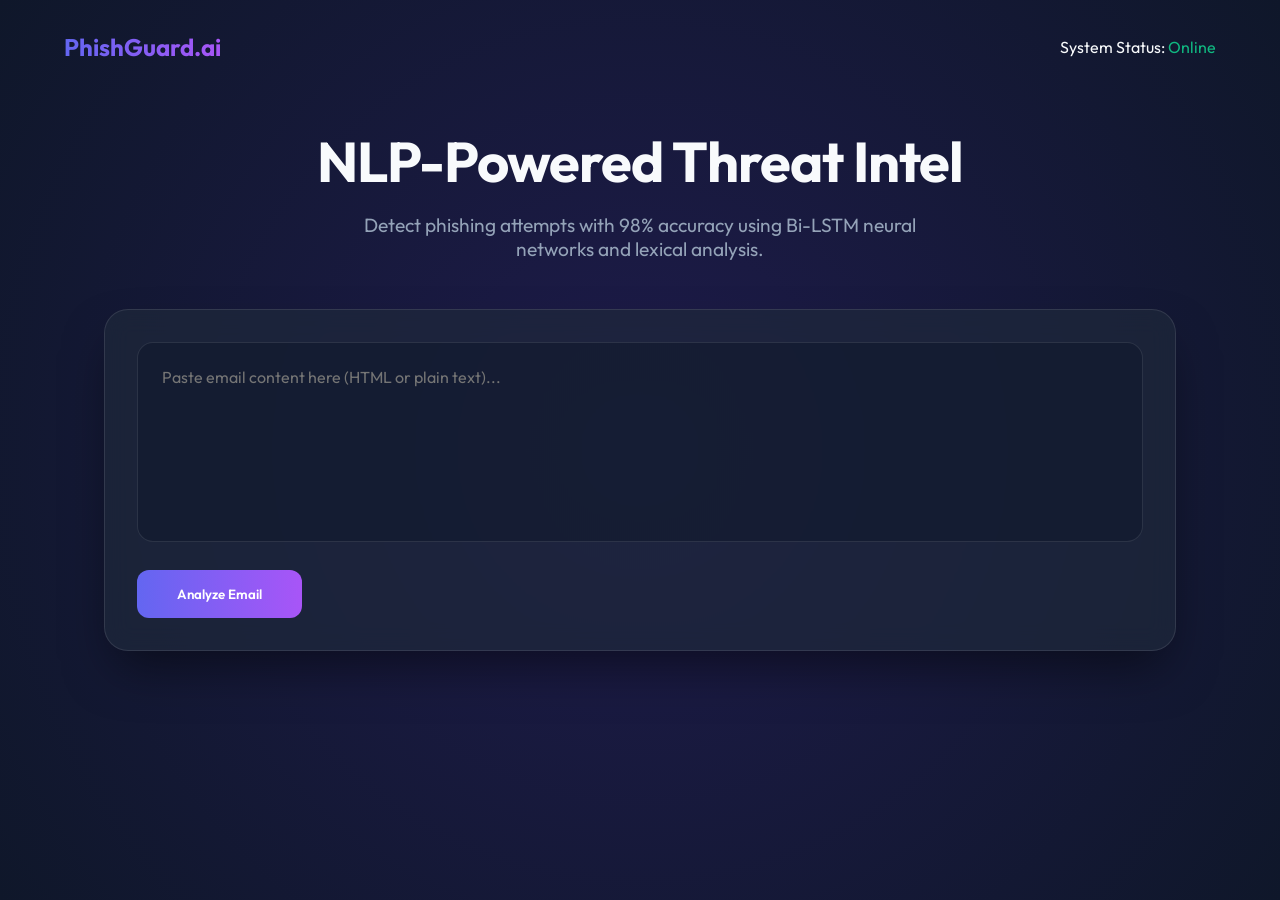
==== frontend/index.html @ ee8ea268 "Finalize Phase 5, 6, and 7: Integrated Bi-LSTM Consensus Engine and optimized preprocessing" ====
<!DOCTYPE html>
<html lang="en">
<head>
    <meta charset="UTF-8">
    <meta name="viewport" content="width=device-width, initial-scale=1.0">
    <title>PhishGuard | NLP Phishing Detection</title>
    <link href="https://fonts.googleapis.com/css2?family=Outfit:wght@300;400;600;700&display=swap" rel="stylesheet">
    <style>
        :root {
            --primary: #6366f1;
            --secondary: #a855f7;
            --danger: #ef4444;
            --success: #10b981;
            --bg: #0f172a;
            --glass: rgba(30, 41, 59, 0.7);
            --border: rgba(255, 255, 255, 0.1);
        }

        * {
            margin: 0;
            padding: 0;
            box-sizing: border-box;
            font-family: 'Outfit', sans-serif;
        }

        body {
            background: var(--bg);
            color: #f8fafc;
            min-height: 100vh;
            display: flex;
            flex-direction: column;
            overflow-x: hidden;
        }

        .gradient-bg {
            position: fixed;
            top: 0;
            left: 0;
            width: 100%;
            height: 100%;
            background: radial-gradient(circle at 50% 50%, #1e1b4b 0%, #0f172a 100%);
            z-index: -1;
        }

        nav {
            padding: 2rem 5%;
            display: flex;
            justify-content: space-between;
            align-items: center;
        }

        .logo {
            font-size: 1.5rem;
            font-weight: 700;
            background: linear-gradient(to right, var(--primary), var(--secondary));
            -webkit-background-clip: text;
            -webkit-text-fill-color: transparent;
        }

        main {
            flex: 1;
            display: flex;
            flex-direction: column;
            align-items: center;
            padding: 2rem 5%;
            max-width: 1200px;
            margin: 0 auto;
            width: 100%;
        }

        .hero {
            text-align: center;
            margin-bottom: 3rem;
        }

        .hero h1 {
            font-size: 3.5rem;
            margin-bottom: 1rem;
            letter-spacing: -1px;
        }

        .hero p {
            color: #94a3b8;
            font-size: 1.2rem;
            max-width: 600px;
            margin: 0 auto;
        }

        .card {
            background: var(--glass);
            backdrop-filter: blur(12px);
            border: 1px solid var(--border);
            border-radius: 24px;
            padding: 2rem;
            width: 100%;
            box-shadow: 0 25px 50px -12px rgba(0, 0, 0, 0.5);
        }

        .input-group {
            margin-bottom: 1.5rem;
        }

        textarea {
            width: 100%;
            height: 200px;
            background: rgba(15, 23, 42, 0.5);
            border: 1px solid var(--border);
            border-radius: 16px;
            padding: 1.5rem;
            color: white;
            font-size: 1rem;
            resize: none;
            transition: all 0.3s ease;
        }

        textarea:focus {
            outline: none;
            border-color: var(--primary);
            box-shadow: 0 0 0 4px rgba(99, 102, 241, 0.2);
        }

        .btn {
            background: linear-gradient(to right, var(--primary), var(--secondary));
            border: none;
            padding: 1rem 2.5rem;
            border-radius: 12px;
            color: white;
            font-weight: 600;
            cursor: pointer;
            transition: transform 0.2s, opacity 0.2s;
            display: inline-flex;
            align-items: center;
            gap: 0.5rem;
        }

        .btn:hover {
            transform: translateY(-2px);
            opacity: 0.9;
        }

        .results {
            margin-top: 2rem;
            display: none;
        }

        .prediction-badge {
            display: inline-block;
            padding: 0.5rem 1.5rem;
            border-radius: 99px;
            font-weight: 700;
            margin-bottom: 1rem;
            text-transform: uppercase;
        }

        .badge-phishing { background: rgba(239, 68, 68, 0.2); color: var(--danger); border: 1px solid var(--danger); }
        .badge-ham { background: rgba(16, 185, 129, 0.2); color: var(--success); border: 1px solid var(--success); }

        .feature-grid {
            display: grid;
            grid-template-columns: repeat(auto-fit, minmax(200px, 1fr));
            gap: 1.5rem;
            margin-top: 1.5rem;
        }

        .feature-item {
            background: rgba(255, 255, 255, 0.05);
            padding: 1rem;
            border-radius: 12px;
            border: 1px solid var(--border);
        }

        .feature-label { color: #94a3b8; font-size: 0.8rem; margin-bottom: 0.25rem; }
        .feature-value { font-size: 1.2rem; font-weight: 600; }

        .loader {
            display: none;
            width: 24px;
            height: 24px;
            border: 3px solid rgba(255,255,255,0.3);
            border-radius: 50%;
            border-top-color: white;
            animation: spin 1s linear infinite;
        }

        @keyframes spin {
            to { transform: rotate(360deg); }
        }
    </style>
</head>
<body>
    <div class="gradient-bg"></div>
    <nav>
        <div class="logo">PhishGuard.ai</div>
        <div class="status">System Status: <span style="color: var(--success)">Online</span></div>
    </nav>

    <main>
        <div class="hero">
            <h1>NLP-Powered Threat Intel</h1>
            <p>Detect phishing attempts with 98% accuracy using Bi-LSTM neural networks and lexical analysis.</p>
        </div>

        <div class="card">
            <div class="input-group">
                <textarea id="emailInput" placeholder="Paste email content here (HTML or plain text)..."></textarea>
            </div>
            <button class="btn" id="analyzeBtn">
                <span class="btn-text">Analyze Email</span>
                <div class="loader" id="loader"></div>
            </button>

            <div class="results" id="results">
                <div id="predictionBadge" class="prediction-badge"></div>
                <div class="feature-grid">
                    <div class="feature-item">
                        <div class="feature-label">Consensus Probability</div>
                        <div class="feature-value" id="probValue">0%</div>
                    </div>
                    <div class="feature-item">
                        <div class="feature-label">URL Count</div>
                        <div class="feature-value" id="urlValue">0</div>
                    </div>
                    <div class="feature-item">
                        <div class="feature-label">Urgency Score</div>
                        <div class="feature-value" id="urgencyValue">0.0</div>
                    </div>
                </div>
                
                <h3 style="margin-top: 2rem; margin-bottom: 1rem; color: #94a3b8; font-size: 0.9rem; text-transform: uppercase;">Model Breakdown</h3>
                <div class="feature-grid" id="modelBreakdown">
                    <!-- Dynamic Content -->
                </div>
            </div>

        </div>
    </main>

    <script>
        const analyzeBtn = document.getElementById('analyzeBtn');
        const emailInput = document.getElementById('emailInput');
        const results = document.getElementById('results');
        const loader = document.getElementById('loader');
        const btnText = document.querySelector('.btn-text');

        analyzeBtn.addEventListener('click', async () => {
            const text = emailInput.value.trim();
            if (!text) return;

            // Show loading state
            loader.style.display = 'block';
            btnText.style.display = 'none';
            analyzeBtn.disabled = true;

            try {
                const response = await fetch('http://localhost:8000/predict', {
                    method: 'POST',
                    headers: { 'Content-Type': 'application/json' },
                    body: JSON.stringify({ text })
                });

                const data = await response.json();
                displayResults(data);
            } catch (error) {
                alert('Error connecting to analysis engine. Make sure the FastAPI server is running.');
            } finally {
                loader.style.display = 'none';
                btnText.style.display = 'block';
                analyzeBtn.disabled = false;
            }
        });

        function displayResults(data) {
            results.style.display = 'block';
            const badge = document.getElementById('predictionBadge');
            badge.textContent = data.prediction;
            badge.className = 'prediction-badge ' + (data.prediction === 'Phishing' ? 'badge-phishing' : 'badge-ham');

            document.getElementById('probValue').textContent = (data.phishing_probability * 100).toFixed(1) + '%';
            document.getElementById('urlValue').textContent = data.extracted_features.url_count;
            document.getElementById('urgencyValue').textContent = data.extracted_features.urgency_score.toFixed(2);
            
            // Add Model Breakdown
            const breakdown = document.getElementById('modelBreakdown');
            if (breakdown) {
                breakdown.innerHTML = `
                    <div class="feature-item">
                        <div class="feature-label">Baseline (RF)</div>
                        <div class="feature-value">${(data.model_scores.baseline_rf * 100).toFixed(1)}%</div>
                    </div>
                    <div class="feature-item">
                        <div class="feature-label">Advanced (Bi-LSTM)</div>
                        <div class="feature-value">${(data.model_scores.advanced_lstm * 100).toFixed(1)}%</div>
                    </div>
                `;
            }
        }

    </script>
</body>
</html>
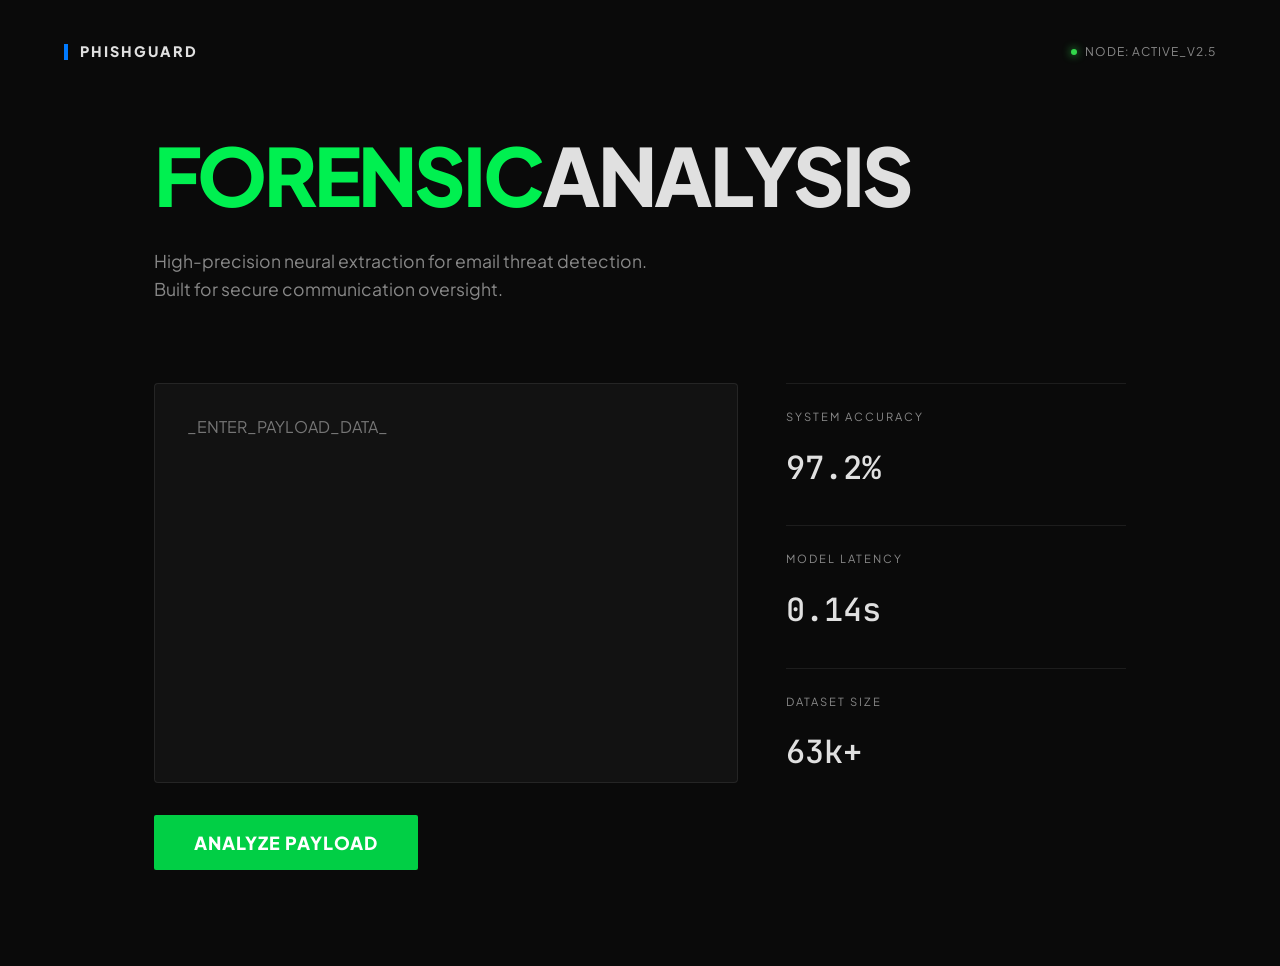
==== commit ae358cb6: "Merge pull request #11 from Apooruv/cexten Enhance frontend design and enable GPU acceleration in WS" ====
--- a/frontend/index.html
+++ b/frontend/index.html
@@ -1,300 +1,93 @@
-<!DOCTYPE html>
-<html lang="en">
-<head>
-    <meta charset="UTF-8">
-    <meta name="viewport" content="width=device-width, initial-scale=1.0">
-    <title>PhishGuard | NLP Phishing Detection</title>
-    <link href="https://fonts.googleapis.com/css2?family=Outfit:wght@300;400;600;700&display=swap" rel="stylesheet">
-    <style>
-        :root {
-            --primary: #6366f1;
-            --secondary: #a855f7;
-            --danger: #ef4444;
-            --success: #10b981;
-            --bg: #0f172a;
-            --glass: rgba(30, 41, 59, 0.7);
-            --border: rgba(255, 255, 255, 0.1);
-        }
-
-        * {
-            margin: 0;
-            padding: 0;
-            box-sizing: border-box;
-            font-family: 'Outfit', sans-serif;
-        }
-
-        body {
-            background: var(--bg);
-            color: #f8fafc;
-            min-height: 100vh;
-            display: flex;
-            flex-direction: column;
-            overflow-x: hidden;
-        }
-
-        .gradient-bg {
-            position: fixed;
-            top: 0;
-            left: 0;
-            width: 100%;
-            height: 100%;
-            background: radial-gradient(circle at 50% 50%, #1e1b4b 0%, #0f172a 100%);
-            z-index: -1;
-        }
-
-        nav {
-            padding: 2rem 5%;
-            display: flex;
-            justify-content: space-between;
-            align-items: center;
-        }
-
-        .logo {
-            font-size: 1.5rem;
-            font-weight: 700;
-            background: linear-gradient(to right, var(--primary), var(--secondary));
-            -webkit-background-clip: text;
-            -webkit-text-fill-color: transparent;
-        }
-
-        main {
-            flex: 1;
-            display: flex;
-            flex-direction: column;
-            align-items: center;
-            padding: 2rem 5%;
-            max-width: 1200px;
-            margin: 0 auto;
-            width: 100%;
-        }
-
-        .hero {
-            text-align: center;
-            margin-bottom: 3rem;
-        }
-
-        .hero h1 {
-            font-size: 3.5rem;
-            margin-bottom: 1rem;
-            letter-spacing: -1px;
-        }
-
-        .hero p {
-            color: #94a3b8;
-            font-size: 1.2rem;
-            max-width: 600px;
-            margin: 0 auto;
-        }
-
-        .card {
-            background: var(--glass);
-            backdrop-filter: blur(12px);
-            border: 1px solid var(--border);
-            border-radius: 24px;
-            padding: 2rem;
-            width: 100%;
-            box-shadow: 0 25px 50px -12px rgba(0, 0, 0, 0.5);
-        }
-
-        .input-group {
-            margin-bottom: 1.5rem;
-        }
-
-        textarea {
-            width: 100%;
-            height: 200px;
-            background: rgba(15, 23, 42, 0.5);
-            border: 1px solid var(--border);
-            border-radius: 16px;
-            padding: 1.5rem;
-            color: white;
-            font-size: 1rem;
-            resize: none;
-            transition: all 0.3s ease;
-        }
-
-        textarea:focus {
-            outline: none;
-            border-color: var(--primary);
-            box-shadow: 0 0 0 4px rgba(99, 102, 241, 0.2);
-        }
-
-        .btn {
-            background: linear-gradient(to right, var(--primary), var(--secondary));
-            border: none;
-            padding: 1rem 2.5rem;
-            border-radius: 12px;
-            color: white;
-            font-weight: 600;
-            cursor: pointer;
-            transition: transform 0.2s, opacity 0.2s;
-            display: inline-flex;
-            align-items: center;
-            gap: 0.5rem;
-        }
-
-        .btn:hover {
-            transform: translateY(-2px);
-            opacity: 0.9;
-        }
-
-        .results {
-            margin-top: 2rem;
-            display: none;
-        }
-
-        .prediction-badge {
-            display: inline-block;
-            padding: 0.5rem 1.5rem;
-            border-radius: 99px;
-            font-weight: 700;
-            margin-bottom: 1rem;
-            text-transform: uppercase;
-        }
-
-        .badge-phishing { background: rgba(239, 68, 68, 0.2); color: var(--danger); border: 1px solid var(--danger); }
-        .badge-ham { background: rgba(16, 185, 129, 0.2); color: var(--success); border: 1px solid var(--success); }
-
-        .feature-grid {
-            display: grid;
-            grid-template-columns: repeat(auto-fit, minmax(200px, 1fr));
-            gap: 1.5rem;
-            margin-top: 1.5rem;
-        }
-
-        .feature-item {
-            background: rgba(255, 255, 255, 0.05);
-            padding: 1rem;
-            border-radius: 12px;
-            border: 1px solid var(--border);
-        }
-
-        .feature-label { color: #94a3b8; font-size: 0.8rem; margin-bottom: 0.25rem; }
-        .feature-value { font-size: 1.2rem; font-weight: 600; }
-
-        .loader {
-            display: none;
-            width: 24px;
-            height: 24px;
-            border: 3px solid rgba(255,255,255,0.3);
-            border-radius: 50%;
-            border-top-color: white;
-            animation: spin 1s linear infinite;
-        }
-
-        @keyframes spin {
-            to { transform: rotate(360deg); }
-        }
-    </style>
-</head>
-<body>
-    <div class="gradient-bg"></div>
-    <nav>
-        <div class="logo">PhishGuard.ai</div>
-        <div class="status">System Status: <span style="color: var(--success)">Online</span></div>
-    </nav>
-
-    <main>
-        <div class="hero">
-            <h1>NLP-Powered Threat Intel</h1>
-            <p>Detect phishing attempts with 98% accuracy using Bi-LSTM neural networks and lexical analysis.</p>
-        </div>
-
-        <div class="card">
-            <div class="input-group">
-                <textarea id="emailInput" placeholder="Paste email content here (HTML or plain text)..."></textarea>
-            </div>
-            <button class="btn" id="analyzeBtn">
-                <span class="btn-text">Analyze Email</span>
-                <div class="loader" id="loader"></div>
-            </button>
-
-            <div class="results" id="results">
-                <div id="predictionBadge" class="prediction-badge"></div>
-                <div class="feature-grid">
-                    <div class="feature-item">
-                        <div class="feature-label">Consensus Probability</div>
-                        <div class="feature-value" id="probValue">0%</div>
-                    </div>
-                    <div class="feature-item">
-                        <div class="feature-label">URL Count</div>
-                        <div class="feature-value" id="urlValue">0</div>
-                    </div>
-                    <div class="feature-item">
-                        <div class="feature-label">Urgency Score</div>
-                        <div class="feature-value" id="urgencyValue">0.0</div>
-                    </div>
-                </div>
-                
-                <h3 style="margin-top: 2rem; margin-bottom: 1rem; color: #94a3b8; font-size: 0.9rem; text-transform: uppercase;">Model Breakdown</h3>
-                <div class="feature-grid" id="modelBreakdown">
-                    <!-- Dynamic Content -->
-                </div>
-            </div>
-
-        </div>
-    </main>
-
-    <script>
-        const analyzeBtn = document.getElementById('analyzeBtn');
-        const emailInput = document.getElementById('emailInput');
-        const results = document.getElementById('results');
-        const loader = document.getElementById('loader');
-        const btnText = document.querySelector('.btn-text');
-
-        analyzeBtn.addEventListener('click', async () => {
-            const text = emailInput.value.trim();
-            if (!text) return;
-
-            // Show loading state
-            loader.style.display = 'block';
-            btnText.style.display = 'none';
-            analyzeBtn.disabled = true;
-
-            try {
-                const response = await fetch('http://localhost:8000/predict', {
-                    method: 'POST',
-                    headers: { 'Content-Type': 'application/json' },
-                    body: JSON.stringify({ text })
-                });
-
-                const data = await response.json();
-                displayResults(data);
-            } catch (error) {
-                alert('Error connecting to analysis engine. Make sure the FastAPI server is running.');
-            } finally {
-                loader.style.display = 'none';
-                btnText.style.display = 'block';
-                analyzeBtn.disabled = false;
-            }
-        });
-
-        function displayResults(data) {
-            results.style.display = 'block';
-            const badge = document.getElementById('predictionBadge');
-            badge.textContent = data.prediction;
-            badge.className = 'prediction-badge ' + (data.prediction === 'Phishing' ? 'badge-phishing' : 'badge-ham');
-
-            document.getElementById('probValue').textContent = (data.phishing_probability * 100).toFixed(1) + '%';
-            document.getElementById('urlValue').textContent = data.extracted_features.url_count;
-            document.getElementById('urgencyValue').textContent = data.extracted_features.urgency_score.toFixed(2);
-            
-            // Add Model Breakdown
-            const breakdown = document.getElementById('modelBreakdown');
-            if (breakdown) {
-                breakdown.innerHTML = `
-                    <div class="feature-item">
-                        <div class="feature-label">Baseline (RF)</div>
-                        <div class="feature-value">${(data.model_scores.baseline_rf * 100).toFixed(1)}%</div>
-                    </div>
-                    <div class="feature-item">
-                        <div class="feature-label">Advanced (Bi-LSTM)</div>
-                        <div class="feature-value">${(data.model_scores.advanced_lstm * 100).toFixed(1)}%</div>
-                    </div>
-                `;
-            }
-        }
-
-    </script>
-</body>
-</html>
+<!DOCTYPE html>
+<html lang="en">
+<head>
+    <meta charset="UTF-8">
+    <meta name="viewport" content="width=device-width, initial-scale=1.0">
+    <title>PHISHGUARD AI | FORENSIC INTEL</title>
+    <!-- Modern Sans and Mono stack -->
+    <link href="https://fonts.googleapis.com/css2?family=Plus+Jakarta+Sans:wght@300;400;500;600;700;800&family=JetBrains+Mono:wght@400;500;700&display=swap" rel="stylesheet">
+    <link rel="stylesheet" href="./styles.css">
+</head>
+<body>
+    <nav>
+        <div class="brand">
+            <div class="brand-marker"></div>
+            <span>PhishGuard</span>
+        </div>
+        <div class="system-status">
+            <div class="status-pulse"></div>
+            <span>Node: Active_v2.5</span>
+        </div>
+    </nav>
+
+    <main>
+        <div class="hero">
+            <h1><span style="color: #00F050;">Forensic</span><span>Analysis</span></h1>
+            <p>High-precision neural extraction for email threat detection. Built for secure communication oversight.</p>
+        </div>
+
+        <div class="workspace">
+            <div class="analysis-input-area">
+                <textarea id="emailInput" placeholder="_ENTER_PAYLOAD_DATA_"></textarea>
+                <div class="button-bar">
+                    <button class="btn-action" id="analyzeBtn">Analyze Payload</button>
+                    <div class="loader" id="loader">RUNNING_NEURAL_CHECK...</div>
+                </div>
+            </div>
+
+            <div class="stats-sidebar">
+                <div class="stat-block">
+                    <div class="stat-label">System Accuracy</div>
+                    <div class="stat-value">97.2%</div>
+                </div>
+                <div class="stat-block">
+                    <div class="stat-label">Model Latency</div>
+                    <div class="stat-value">0.14s</div>
+                </div>
+                <div class="stat-block">
+                    <div class="stat-label">Dataset Size</div>
+                    <div class="stat-value">63k+</div>
+                </div>
+            </div>
+        </div>
+
+        <div class="results-overlay" id="results">
+            <div class="prediction-summary">
+                <div class="prediction-title" id="predictionText">CLEAN</div>
+                <div id="threatTag" class="tag">LOW_RISK</div>
+            </div>
+
+            <div class="forensics-grid">
+                <div class="model-card">
+                    <div class="name">Combined Probability</div>
+                    <div class="score" id="probValue">0.00%</div>
+                </div>
+                <div class="model-card">
+                    <div class="name">Bi-LSTM Advanced</div>
+                    <div class="score" id="lstmValue">0.00%</div>
+                </div>
+                <div class="model-card">
+                    <div class="name">RF Baseline</div>
+                    <div class="score" id="rfValue">0.00%</div>
+                </div>
+            </div>
+
+            <div style="margin-top: 3rem; border-top: 1px solid var(--border-subtle); padding-top: 2rem;">
+                <div class="stat-label">Lexical Forensics</div>
+                <div style="display: flex; gap: 4rem; margin-top: 1rem;">
+                    <div>
+                        <div class="stat-label" style="margin-bottom: 0.5rem;">URLs</div>
+                        <div class="stat-value" id="urlValue" style="font-size: 1.2rem;">0</div>
+                    </div>
+                    <div>
+                        <div class="stat-label" style="margin-bottom: 0.5rem;">Urgency</div>
+                        <div class="stat-value" id="urgencyValue" style="font-size: 1.2rem;">0.00</div>
+                    </div>
+                </div>
+            </div>
+        </div>
+    </main>
+
+    <script src="./script.js"></script>
+</body>
+</html>
--- a/frontend/styles.css
+++ b/frontend/styles.css
@@ -0,0 +1,264 @@
+:root {
+    --bg-primary: #0A0A0A;
+    --bg-secondary: #121212;
+    --accent: #007AFF; 
+    --text-main: #E0E0E0;
+    --text-dim: #888888;
+    --border-subtle: rgba(255, 255, 255, 0.08);
+    --danger: #FF453A;
+    --success: #32D74B;
+}
+
+* {
+    margin: 0;
+    padding: 0;
+    box-sizing: border-box;
+    font-family: 'Plus Jakarta Sans', sans-serif;
+    -webkit-font-smoothing: antialiased;
+}
+
+body {
+    background-color: var(--bg-primary);
+    color: var(--text-main);
+    min-height: 100vh;
+    display: flex;
+    flex-direction: column;
+    line-height: 1.6;
+}
+
+nav {
+    padding: 2.5rem 4rem;
+    display: flex;
+    justify-content: space-between;
+    align-items: center;
+}
+
+.brand {
+    font-size: 0.9rem;
+    font-weight: 800;
+    letter-spacing: 2px;
+    text-transform: uppercase;
+    display: flex;
+    align-items: center;
+    gap: 12px;
+}
+
+.brand-marker {
+    width: 4px;
+    height: 16px;
+    background: var(--accent);
+}
+
+.system-status {
+    font-size: 0.75rem;
+    color: var(--text-dim);
+    text-transform: uppercase;
+    letter-spacing: 1px;
+    display: flex;
+    align-items: center;
+    gap: 8px;
+}
+
+.status-pulse {
+    width: 6px;
+    height: 6px;
+    background: var(--success);
+    border-radius: 50%;
+    box-shadow: 0 0 8px var(--success);
+}
+
+main {
+    flex: 1;
+    max-width: 1100px;
+    margin: 0 auto;
+    width: 100%;
+    padding: 2rem 4rem 6rem;
+}
+
+.hero {
+    margin-bottom: 5rem;
+    opacity: 0;
+    transform: translateY(20px);
+    animation: fadeIn 0.8s forwards;
+}
+
+.hero h1 {
+    font-size: 5rem;
+    font-weight: 800;
+    line-height: 1.0;
+    letter-spacing: -3px;
+    text-transform: uppercase;
+    margin-bottom: 2rem;
+}
+
+.hero p {
+    font-size: 1.1rem;
+    color: var(--text-dim);
+    max-width: 500px;
+}
+
+.workspace {
+    display: grid;
+    grid-template-columns: 1fr 340px;
+    gap: 3rem;
+    opacity: 0;
+    animation: fadeIn 1s 0.2s forwards;
+}
+
+.analysis-input-area {
+    display: flex;
+    flex-direction: column;
+    gap: 2rem;
+}
+
+textarea {
+    width: 100%;
+    height: 400px;
+    background: var(--bg-secondary);
+    border: 1px solid var(--border-subtle);
+    border-radius: 4px;
+    padding: 2rem;
+    color: var(--text-main);
+    font-size: 1rem;
+    resize: none;
+    outline: none;
+    transition: border-color 0.3s ease;
+}
+
+textarea:focus {
+    border-color: rgba(255, 255, 255, 0.2);
+}
+
+.button-bar {
+    display: flex;
+    align-items: center;
+    gap: 1.5rem;
+}
+
+.btn-action {
+    background: var(--text-main);
+    color: var(--bg-primary);
+    border: none;
+    padding: 1rem 2.5rem;
+    border-radius: 2px;
+    font-weight: 700;
+    text-transform: uppercase;
+    letter-spacing: 1px;
+    font-size: 0.8rem;
+    cursor: pointer;
+    transition: all 0.2s ease;
+    background: #00f050db;
+    color: white;
+    font-size: large;
+    font-weight: 900;
+}
+
+.btn-action:hover {
+    background: white;
+    transform: translateX(4px);
+}
+
+.btn-action:disabled {
+    opacity: 0.3;
+    cursor: not-allowed;
+}
+
+.stats-sidebar {
+    display: flex;
+    flex-direction: column;
+    gap: 2rem;
+}
+
+.stat-block {
+    border-top: 1px solid var(--border-subtle);
+    padding-top: 1.5rem;
+}
+
+.stat-label {
+    font-size: 0.7rem;
+    color: var(--text-dim);
+    text-transform: uppercase;
+    letter-spacing: 2px;
+    margin-bottom: 1rem;
+}
+
+.stat-value {
+    font-family: 'JetBrains Mono', monospace;
+    font-size: 2rem;
+    font-weight: 500;
+}
+
+.results-overlay {
+    margin-top: 4rem;
+    display: none;
+    border-top: 1px solid var(--border-subtle);
+    padding-top: 4rem;
+    animation: fadeIn 1s forwards;
+}
+
+.prediction-summary {
+    display: flex;
+    align-items: baseline;
+    gap: 2rem;
+    margin-bottom: 4rem;
+}
+
+.prediction-title {
+    font-size: 4rem;
+    font-weight: 800;
+    text-transform: uppercase;
+    letter-spacing: -2px;
+}
+
+.tag {
+    font-size: 0.75rem;
+    padding: 4px 12px;
+    border: 1px solid currentColor;
+    border-radius: 2px;
+    font-weight: 700;
+    text-transform: uppercase;
+}
+
+.forensics-grid {
+    display: grid;
+    grid-template-columns: repeat(3, 1fr);
+    gap: 2rem;
+}
+
+.model-card {
+    background: var(--bg-secondary);
+    padding: 2rem;
+    border: 1px solid var(--border-subtle);
+}
+
+.model-card .name {
+    font-size: 0.7rem;
+    color: var(--text-dim);
+    text-transform: uppercase;
+    margin-bottom: 1rem;
+    letter-spacing: 1px;
+}
+
+.model-card .score {
+    font-family: 'JetBrains Mono', monospace;
+    font-size: 1.5rem;
+    color: var(--accent);
+}
+
+.loader {
+    display: none;
+    font-family: 'JetBrains Mono', monospace;
+    font-size: 0.75rem;
+    color: var(--accent);
+}
+
+@keyframes fadeIn {
+    to { opacity: 1; transform: translateY(0); }
+}
+
+@media (max-width: 900px) {
+    .workspace { grid-template-columns: 1fr; }
+    .hero h1 { font-size: 3rem; }
+    nav { padding: 2rem; }
+    main { padding: 2rem; }
+}
